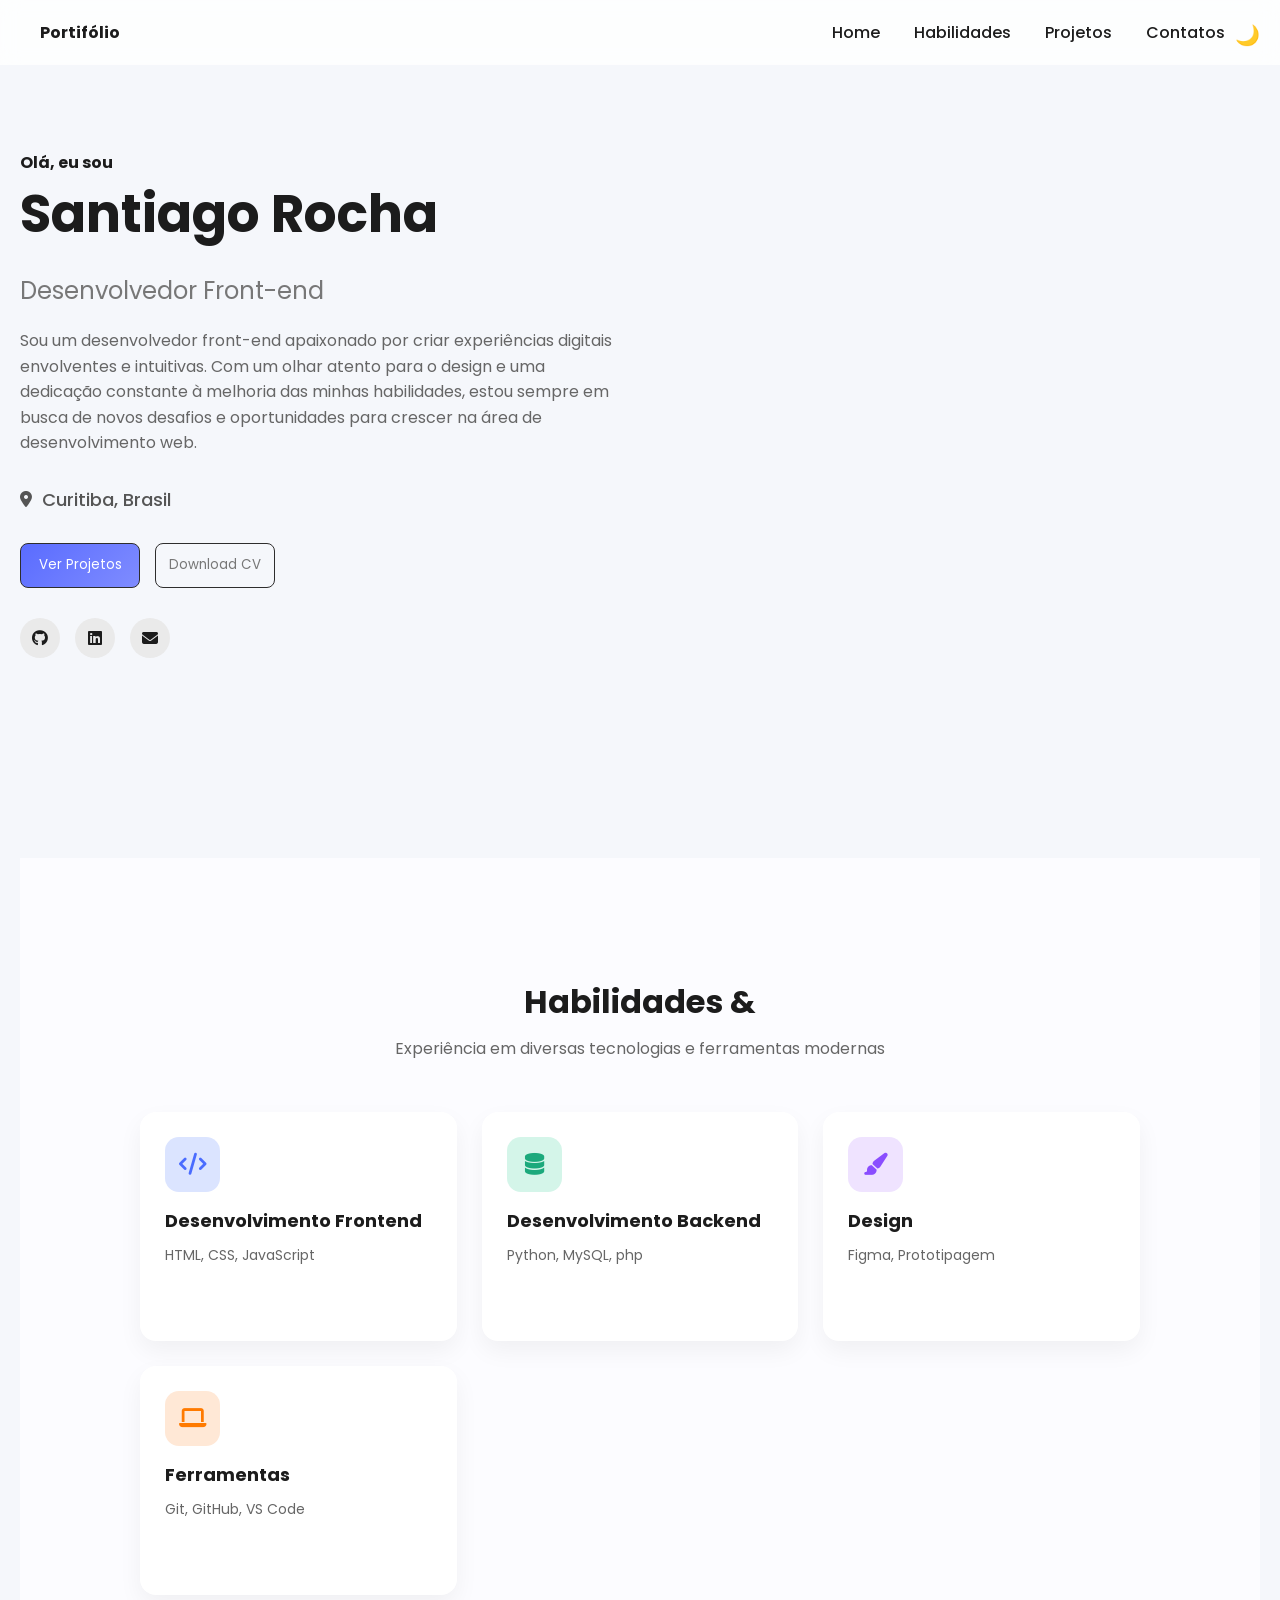
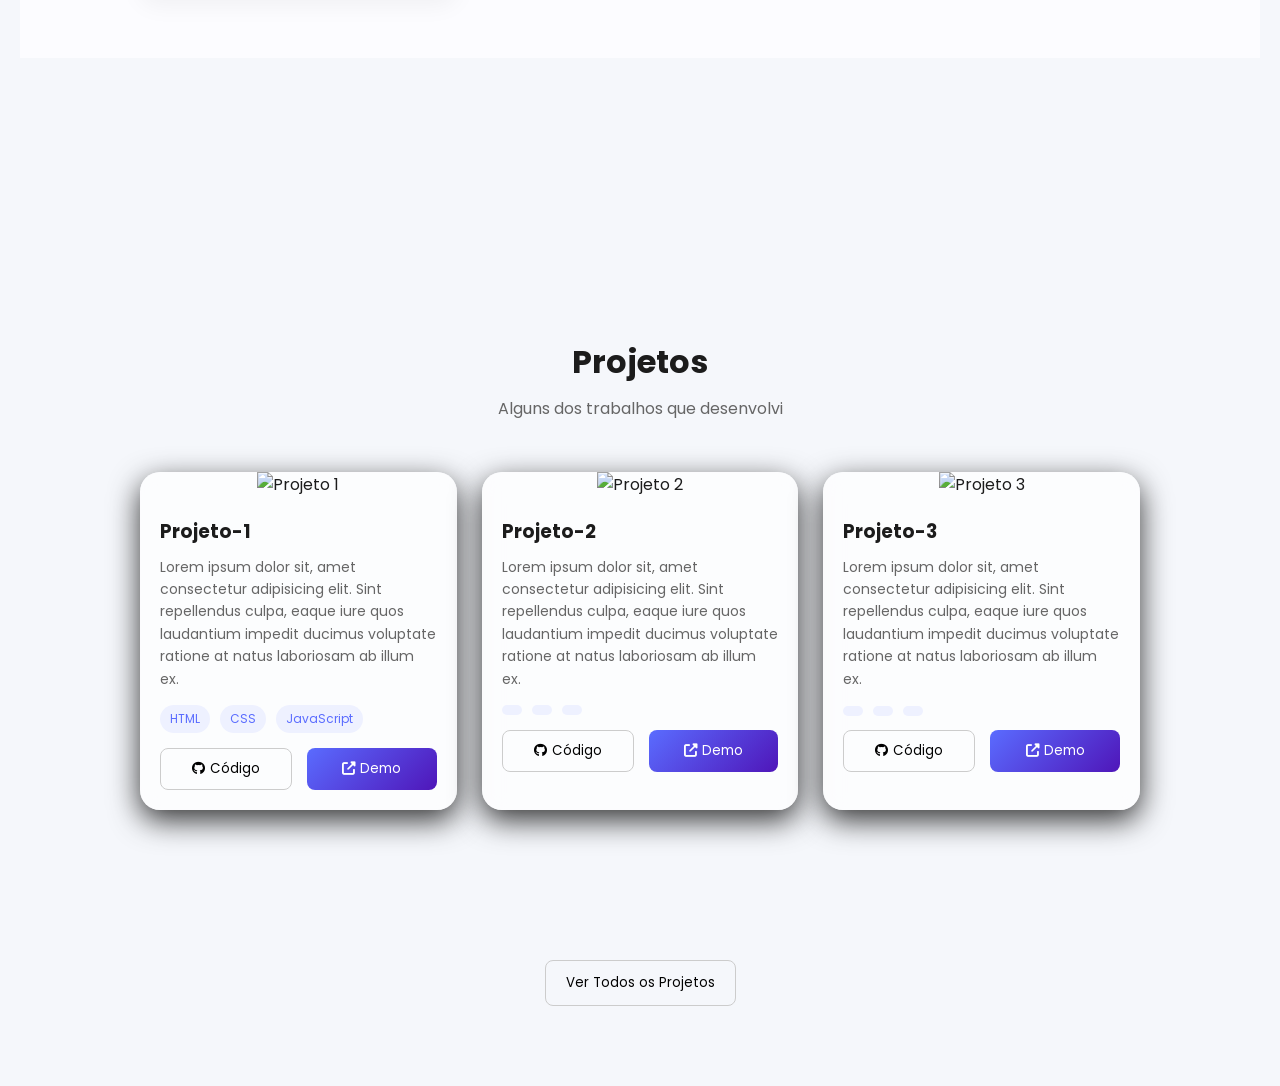
==== docs/index.html @ 64b4b911 "Organizando arquivos" ====
<!DOCTYPE html>
<html lang="en">
<head>
    <meta charset="UTF-8">
    <meta name="viewport" content="width=device-width, initial-scale=1.0">
    <title>Portifólio</title>
    <link rel="stylesheet" href="./src/css/style.css">
    <link href="https://fonts.googleapis.com/css2?family=Poppins:wght@300;400;600&display=swap" rel="stylesheet">
    <link rel="stylesheet" href="https://cdnjs.cloudflare.com/ajax/libs/font-awesome/6.5.0/css/all.min.css">
    <script src="./src/js/script.js" defer></script>
</head>
<body>
    <header>
        <div><strong>Portifólio</strong></div>
        <nav>
            <a href="#home">Home</a>
            <a href="#habilidades">Habilidades</a>
            <a href="#projetos">Projetos</a>
            <a href="#contatos">Contatos</a>
        </nav>
        <div class="toggle" onclick="toggleTheme()">🌙</div>
    </header>
    

    <div class="container">
        <div class="left">
            <div class="intro"></div>
            <h4>Olá, eu sou</h4>
            <h1>Santiago Rocha</h1>
            <h2>Desenvolvedor Front-end</h2>

            <p>
            Sou um desenvolvedor front-end apaixonado por criar experiências digitais envolventes e intuitivas.
            Com um olhar atento para o design e uma dedicação constante à melhoria das minhas habilidades,
            estou sempre em busca de novos desafios e oportunidades para crescer na área de desenvolvimento web.
            </p>

            <div class="localizacao">
                <i class="fas fa-map-marker-alt"></i><h3>Curitiba, Brasil</h3>
            </div>

            <div class="buttons">
                <button class="btn-primary">Ver Projetos</button>
                <button class="btn-secondary">Download CV</button>
            </div>
            <div class="social">
                <i class="fab fa-github"></i>
                <i class="fab fa-linkedin"></i>
                <i class="fas fa-envelope"></i>
            </div>
        </div>
        <div class="right">
           <div class="circulo-pequeno"></div>
           
           <div class="card">
                
           </div>

           <div class="circulo-grande"></div>
        </div>
    </div>
    <section class="habilidades">
        <div class="container-hab">
            <h1>Habilidades & </h1>
            <p>Experiência em diversas tecnologias e ferramentas modernas</p>

            <div class="cards-hab">

                <div class="card-hab">
                    <div class="icon azul"><i class="fas fa-code"></i></div>
                    <h3>Desenvolvimento Frontend</h3>
                    <p>HTML, CSS, JavaScript</p>
                </div>

                <div class="card-hab">
                    <div class="icon verde"><i class="fa fa-database"></i></div>
                    <h3>Desenvolvimento Backend</h3>
                    <p>Python, MySQL, php</p>
                </div>

                <div class="card-hab">
                    <div class="icon roxo"><i class="fas fa-paint-brush"></i></div>
                    <h3>Design</h3>
                    <p>Figma, Prototipagem</p>
                </div>

                <div class="card-hab">
                    <div class="icon laranja"><i class="fas fa-laptop"></i></div>
                    <h3>Ferramentas</h3>
                    <p>Git, GitHub, VS Code</p>
                </div>
            </div>
        </div>
    </section>
    <section class="projetos">
        <div class="container-proj">
            <h1>Projetos</h1>
            <p>Alguns dos trabalhos que desenvolvi</p>

            <div class="cards-proj">
                <div class="card-proj">
                    <div class="img-proj"><img src="./assets/projeto1.png" alt="Projeto 1"></div>
                    <div class="content">
                        <h3>Projeto-1</h3>
                        <p>Lorem ipsum dolor sit, amet consectetur adipisicing elit. Sint repellendus culpa,
                            eaque iure quos laudantium impedit ducimus voluptate ratione at natus laboriosam ab illum ex.
                        </p>
                        <div class="tags">
                            <span class="tag">HTML</span>
                            <span class="tag">CSS</span>
                            <span class="tag">JavaScript</span>
                        </div>
                        <div class="buttons-proj">
                            <button class="btn btn-codigo"><i class="fab fa-github"></i> Código</button>
                            <button class="btn btn-demo"><i class="fas fa-external-link-alt"></i> Demo</button>
                        </div>
                    </div>       
                </div>
                <div class="card-proj">
                    <div class="img-proj"><img src="./assets/projeto2.png" alt="Projeto 2"></div>
                    <div class="content">
                        <h3>Projeto-2</h3>
                        <p>Lorem ipsum dolor sit, amet consectetur adipisicing elit. Sint repellendus culpa,
                            eaque iure quos laudantium impedit ducimus voluptate ratione at natus laboriosam ab illum ex.
                        </p>
                        <div class="tags">
                            <span class="tag"></span>
                            <span class="tag"></span>
                            <span class="tag"></span>
                        </div>
                        <div class="buttons-proj">
                            <button class="btn btn-codigo"><i class="fab fa-github"></i> Código</button>
                            <button class="btn btn-demo"><i class="fas fa-external-link-alt"></i> Demo</button>
                        </div>
                    </div>       
                </div>
                <div class="card-proj">
                    <div class="img-proj"><img src="./assets/projeto3.png" alt="Projeto 3"></div>
                    <div class="content">
                        <h3>Projeto-3</h3>
                        <p>Lorem ipsum dolor sit, amet consectetur adipisicing elit. Sint repellendus culpa,
                            eaque iure quos laudantium impedit ducimus voluptate ratione at natus laboriosam ab illum ex.
                        </p>
                        <div class="tags">
                            <span class="tag"></span>
                            <span class="tag"></span>
                            <span class="tag"></span>
                        </div>
                        <div class="buttons-proj">
                            <button class="btn btn-codigo"><i class="fab fa-github"></i> Código</button>
                            <button class="btn btn-demo"><i class="fas fa-external-link-alt"></i> Demo</button>
                        </div>
                    </div>       
                </div>
            </div>
        </div>
        <div class="view-all">
            <button>Ver Todos os Projetos</button>
        </div>
    </section>
</body>
</html>
---- docs/src/css/style.css ----
* {
    margin:0;
    padding:0;
    box-sizing:border-box;
    font-family:'Poppins', sans-serif;
}

body { 
    background:#f5f7fb;
    color:#1c1c1c; 
    transition:0.3s; 
}
body.dark { 
    background:#121212; 
    color:#f1f1f1; }

header {
    display:flex;
    justify-content:space-between;
    align-items:center;
    padding:20px 40px;
    position:fixed;
    width:100%;
    top:0;
    background:rgba(255,255,255,0.8);
    backdrop-filter:blur(10px);
}

body.dark header { 
    background:rgba(20,20,20,0.8); 
}

nav a {
  margin:0 15px; 
  text-decoration:none; 
  color:inherit; 
  font-weight:500;
}

.toggle {
    position: fixed;
    top: 20px;
    right: 20px; 
    cursor:pointer;
    font-size: 20px;
}

.container {
    max-width:1300px;
    margin:auto ;
    padding: 120px 20px;
    display:flex;
    align-items:center;
}

.left {
    max-width:600px;
    animation: fadeIn 1s ease;
}

.intro {
    color:#5a6cff;
    font-size: 14px;
    margin-bottom:10px;
}

.intro, h1 {
    font-size: 52px;
    margin-bottom: 20px;
}

.intro, h2 {
    font-weight: 400;
    color: #777;
    margin-bottom: 20px;
}

.intro, p {
    color: #666;
    line-height: 1.6;
    margin-bottom: 30px;
}

body.dark p, body.dark h2 {
    color: #bbb;
}

.localizacao {
    display: flex;
    align-items: center;
    margin-bottom: 30px;
    color: #555;
}

.localizacao i {
    margin-right: 10px;
    color: #555;
}

.localizacao h3 {
    font-size: 18px;
    font-weight: 500;
}

.buttons {
    display: flex;
    gap: 15px;
    margin-bottom: 30px;
}

.button {
    padding: 12px 22px;
    border-radius: 8px;
    cursor: pointer;
    border: none;
    font-weight: 500;
    transition: 0.3s;
}

.btn-primary {
    background: linear-gradient(135deg, #5a6cff, #7f8cff);
    color: white;
    border: 1px solid #2e2d2d;
    border-radius: 8px;
    width:120px;
    height:45px;
    
}

.btn-primary:hover {
    transform: translateY(-3px);
    box-shadow: 0 8px 15px rgba(90, 108, 255, 0.3);
}

.btn-secondary {
    background: transparent;
    color: #777;
    border: 1px solid #2e2d2d;
    border-radius: 8px;
    width:120px;
    height:45px;
}

.btn-secondary:hover {
    background: #eee;
}

body.dark .btn-secondary:hover {
    background: #333;
}

.social {
    display: flex;
    gap: 15px;
}

.social i {
    width: 40px;
    height: 40px;
    border-radius: 50%;
    background: #eaeaea;
    display: flex;
    align-items: center;
    justify-content: center;
    cursor: pointer;
    transition: 0.3s;
}

.social i:hover {
    transform: scale(1.1);
}

body.dark .social i {
    background: #2a2a2a;
}

.right {
    position: relative;
    animation: fadeIn 1s ease;
}

.card {
    width: 420px;
    border-radius: 20px;
    overflow: hidden;
    box-shadow: 0 10px 40px rgba(0,0,0,0.15);
}

.card img {
    width: 100%;
    display: block;
}

.circulo {
    position:absolute;
    border-radius: 50%;
    background: #cdd4ff;
    opacity: 0.5;
    animation: float 4s infinite ease-in-out;
}

.circulo.pequeno {
    width: 80px;
    height: 80px;
    top: -20px;
    left:-20px;
}

.circulo.grande {
    width: 160px;
    height: 160px;
    bottom: -40px;
    right: -40px;
}

@keyframes fadeIn {
    from { opacity: 0; transform: translateY(20px);}
    to { opacity: 1; transform: translateY(0);}
}

@keyframes float {
    0%,100% {transform: translateY(0);}
    50% {transform: translateY(-20px);}
}

@media (max-width: 900px) {
    .container {
        flex-direction: column;
        text-align: center;
    }

    .buttons, .social {
        justify-content: center;
    }
}

.container-hab {
    width: 100%;
    height: 800px;
    background: #fcfcff;
    align-items: center;
    padding: 120px ;
}

.habilidades {
    background: #f5f7fb;
    color: #1c1c1c;
    padding: 80px 20px;
    text-align: center;    
    
}

.habilidades h1 {
    font-size: 32px;
    margin-bottom: 10px;
}

.habilidades p {
    color: #666;
    margin-bottom: 50px;
}

body.dark .habilidades {
    background: #121212;
    color: #f1f1f1;
}

.cards-hab {
    max-width: 1200px;
    margin: auto;
    display: grid;
    grid-template-columns: repeat(auto-fit, minmax(250px, 1fr));
    gap: 25px;
}

.card-hab {
    background: #fff;
    padding: 25px;
    border-radius: 16px;
    text-align: left;
    box-shadow: 0 10px 25px rgba(0,0,0,0.05);
    transition: all 0.4s ease;
    opacity: 0;
    transform: translateY(40px);
}

.card-hab.show {
    opacity: 1;
    transform: translateY(0);
}

.card-hab:hover {
    transform: translateY(-10px) scale(1.02);
    box-shadow: 0 15px 30px rgba(0,0,0,0.1);
}

.icon {
    width: 55px;
    height: 55px;
    border-radius: 14px;
    display: flex;
    align-items: center;
    margin-bottom: 15px;
    justify-content: center;
    font-size: 22px;
    transition: 0.3s;
}

.card-hab:hover .icon {
    transform: rotate(5deg) scale(1.1);
}

.azul {
    background: #dbe4ff;
    color: #4a6cff;
}

.verde {
    background: #d4f5e9;
    color: #1ca97c;
}

.roxo {
    background: #efe3ff;
    color: #8a4dff;
}

.laranja {
    background: #ffe8d6;
    color: #ff7a00;
}

.card-hab h3 {
      margin-bottom: 10px;
      font-size: 18px;
    }

.card-hab p {
  font-size: 14px;
  color: #666;
}

@media (max-width: 600px) {
    .section h1 {
    font-size: 26px;
  }
}

.container-proj {
    width: 100%;
    background: #f5f7fb;
    align-items: center;
    padding: 120px;
}

.projetos {
    background: #f5f7fb;
    padding: 80px 20px;
    text-align: center;
    color: #1c1c1c;
    transition: 0.3s;
}

.projetos h1 {
    font-size: 32px;
    margin-bottom: 10px;
}

.projetos p {
    color: #666;
    margin: 10px 0 50px;
}

.cards-proj {
    max-width: 1200px;
    margin: auto;
    display: grid;
    grid-template-columns: repeat(auto-fit, minmax(300px, 1fr));
    gap: 25px;
}

.card-proj {
    border-radius: 20px;
    overflow: hidden;
    backdrop-filter: blur(10px);
    background: rgba(255,255,255,0.7);
    box-shadow: 0 10px 30px rgba(0,0,0,0.8);
    transition: 0.4s;
    opacity: 0;
    transform: translateY(40px);
}

.card-proj.show {
    opacity: 1;
    transform: translateY(0);
}

.card:hover {
    transform: translateY(-12px) scale(1.02);
    box-shadow: 0 20px 40px rgba(0,0,0,0.15);
}

.card-proj img {
    width: 100%;
    height: 200px;
    object-fit: cover;
}

.content {
    padding: 20px;
    text-align: left;
}

.content h3 {
    margin-bottom: 10px;
}

.content p {
    font-size: 14px;
    color: #666;
    margin-bottom: 15px;
}

.tags {
    display: flex;
    flex-wrap: wrap;
    gap: 10px;
    margin-bottom: 15px;
}

.tag {
    background: #eef1ff;
    color: #5a6cff;
    font-size: 12px;
    padding: 5px 10px;
    border-radius: 20px;
}

.buttons-proj {
    display: flex;
    gap: 15px;
}

.btn {
    flex: 1;
    padding: 10px;
    border-radius: 8px;
    cursor: pointer;
    border: none;
    display: flex;
    align-items: center;
    justify-content: center;
    gap: 5px;
    transition: 0.3s;
}

.btn-codigo {
    background: transparent;
    border: 1px solid #ccc;
}

.btn-codigo:hover {
    background: #eee;
}

.btn-demo {
    background: linear-gradient(135deg, #5a6cff, #4f16b9);
    color: #fff;
}

.btn-demo:hover {
    transform: scale(1.05);
}

.view-all {
    margin-top: 30px;
}

.view-all button {
    padding: 12px 20px;
    border-radius: 8px;
    border: 1px solid #ccc;
    background: transparent;
    cursor: pointer;
}

.view-all button:hover {
    background: #eee;
}
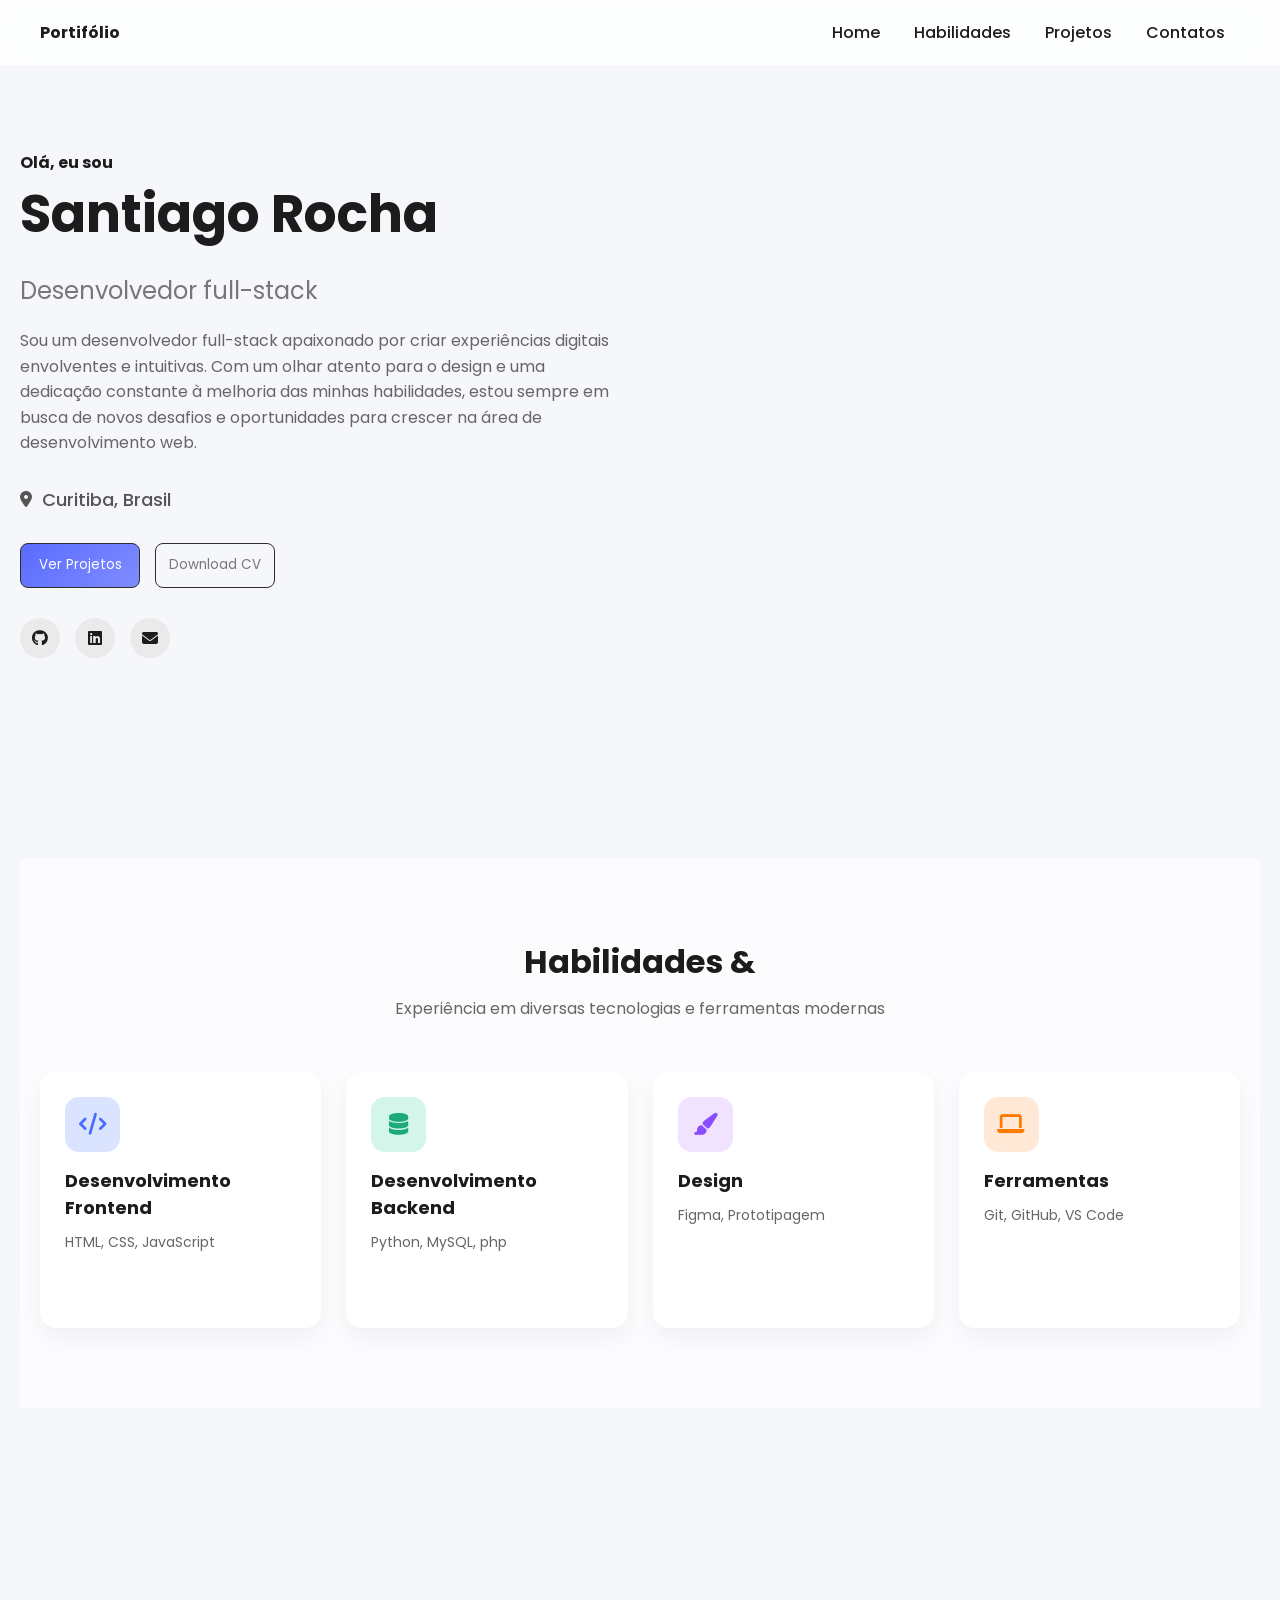
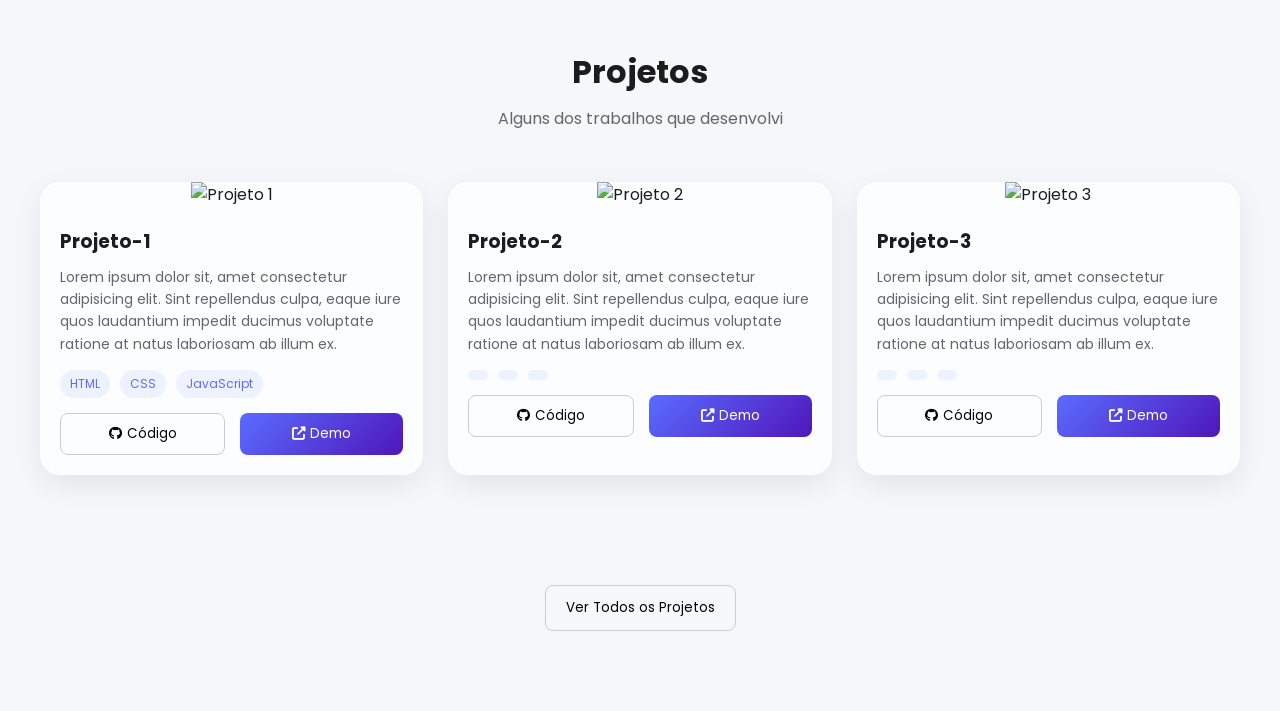
==== commit ad8b9436: "remoção dark mode" ====
--- a/docs/index.html
+++ b/docs/index.html
@@ -18,19 +18,17 @@
             <a href="#projetos">Projetos</a>
             <a href="#contatos">Contatos</a>
         </nav>
-        <div class="toggle" onclick="toggleTheme()">🌙</div>
     </header>
-    
 
     <div class="container">
         <div class="left">
             <div class="intro"></div>
             <h4>Olá, eu sou</h4>
             <h1>Santiago Rocha</h1>
-            <h2>Desenvolvedor Front-end</h2>
+            <h2>Desenvolvedor full-stack</h2>
 
             <p>
-            Sou um desenvolvedor front-end apaixonado por criar experiências digitais envolventes e intuitivas.
+            Sou um desenvolvedor full-stack apaixonado por criar experiências digitais envolventes e intuitivas.
             Com um olhar atento para o design e uma dedicação constante à melhoria das minhas habilidades,
             estou sempre em busca de novos desafios e oportunidades para crescer na área de desenvolvimento web.
             </p>
--- a/docs/src/css/style.css
+++ b/docs/src/css/style.css
@@ -10,9 +10,6 @@
     color:#1c1c1c; 
     transition:0.3s; 
 }
-body.dark { 
-    background:#121212; 
-    color:#f1f1f1; }
 
 header {
     display:flex;
@@ -26,23 +23,11 @@
     backdrop-filter:blur(10px);
 }
 
-body.dark header { 
-    background:rgba(20,20,20,0.8); 
-}
-
 nav a {
   margin:0 15px; 
   text-decoration:none; 
   color:inherit; 
   font-weight:500;
-}
-
-.toggle {
-    position: fixed;
-    top: 20px;
-    right: 20px; 
-    cursor:pointer;
-    font-size: 20px;
 }
 
 .container {
@@ -79,10 +64,6 @@
     color: #666;
     line-height: 1.6;
     margin-bottom: 30px;
-}
-
-body.dark p, body.dark h2 {
-    color: #bbb;
 }
 
 .localizacao {
@@ -145,10 +126,6 @@
     background: #eee;
 }
 
-body.dark .btn-secondary:hover {
-    background: #333;
-}
-
 .social {
     display: flex;
     gap: 15px;
@@ -168,10 +145,6 @@
 
 .social i:hover {
     transform: scale(1.1);
-}
-
-body.dark .social i {
-    background: #2a2a2a;
 }
 
 .right {
@@ -199,14 +172,14 @@
     animation: float 4s infinite ease-in-out;
 }
 
-.circulo.pequeno {
+.circulo-pequeno {
     width: 80px;
     height: 80px;
     top: -20px;
     left:-20px;
 }
 
-.circulo.grande {
+.circulo-grande {
     width: 160px;
     height: 160px;
     bottom: -40px;
@@ -236,10 +209,9 @@
 
 .container-hab {
     width: 100%;
-    height: 800px;
     background: #fcfcff;
     align-items: center;
-    padding: 120px ;
+    padding: 80px 20px;
 }
 
 .habilidades {
@@ -258,11 +230,6 @@
 .habilidades p {
     color: #666;
     margin-bottom: 50px;
-}
-
-body.dark .habilidades {
-    background: #121212;
-    color: #f1f1f1;
 }
 
 .cards-hab {
@@ -350,7 +317,7 @@
     width: 100%;
     background: #f5f7fb;
     align-items: center;
-    padding: 120px;
+    padding: 80px 20px;
 }
 
 .projetos {
@@ -384,7 +351,7 @@
     overflow: hidden;
     backdrop-filter: blur(10px);
     background: rgba(255,255,255,0.7);
-    box-shadow: 0 10px 30px rgba(0,0,0,0.8);
+    box-shadow: 0 10px 30px rgba(0,0,0,0.08);
     transition: 0.4s;
     opacity: 0;
     transform: translateY(40px);
@@ -395,7 +362,7 @@
     transform: translateY(0);
 }
 
-.card:hover {
+.card-proj:hover {
     transform: translateY(-12px) scale(1.02);
     box-shadow: 0 20px 40px rgba(0,0,0,0.15);
 }
@@ -404,6 +371,11 @@
     width: 100%;
     height: 200px;
     object-fit: cover;
+    transition: 0.4s;
+}
+
+.card-proj:hover img {
+    transform: scale(1.05);
 }
 
 .content {
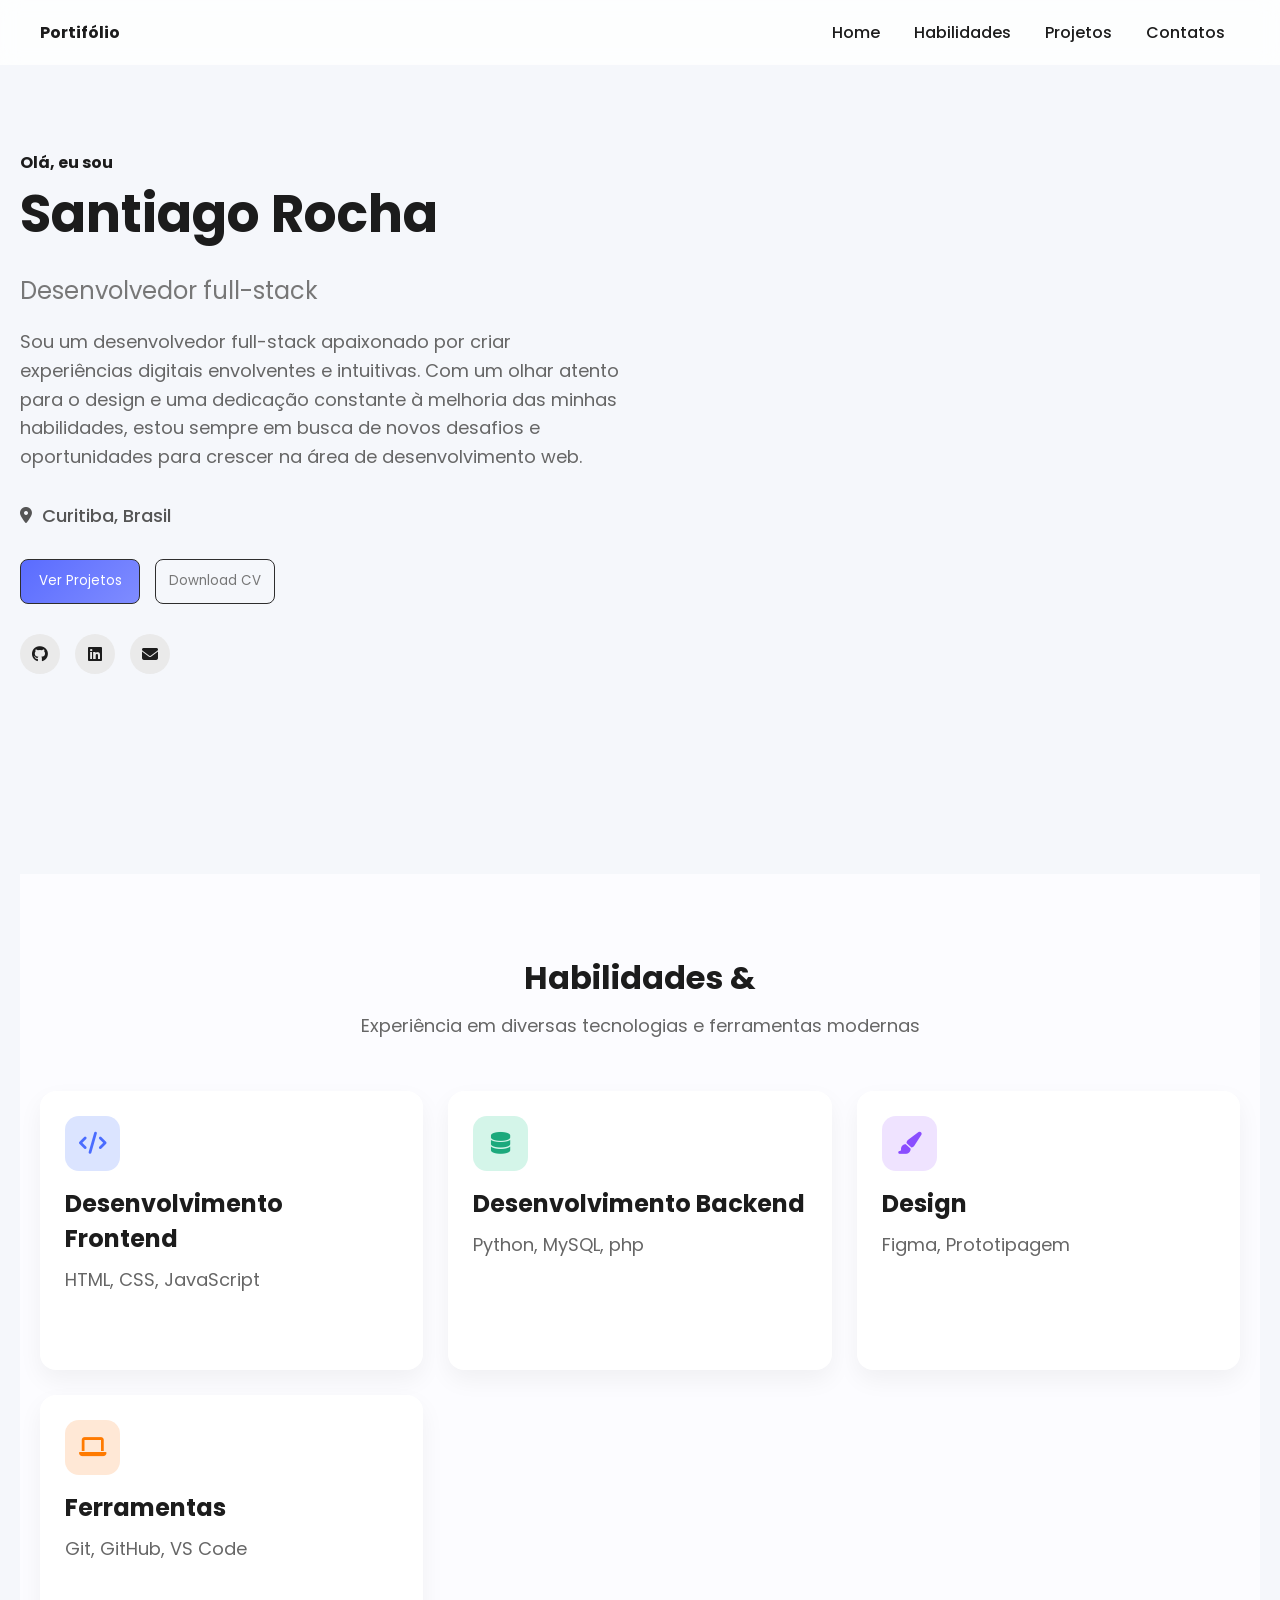
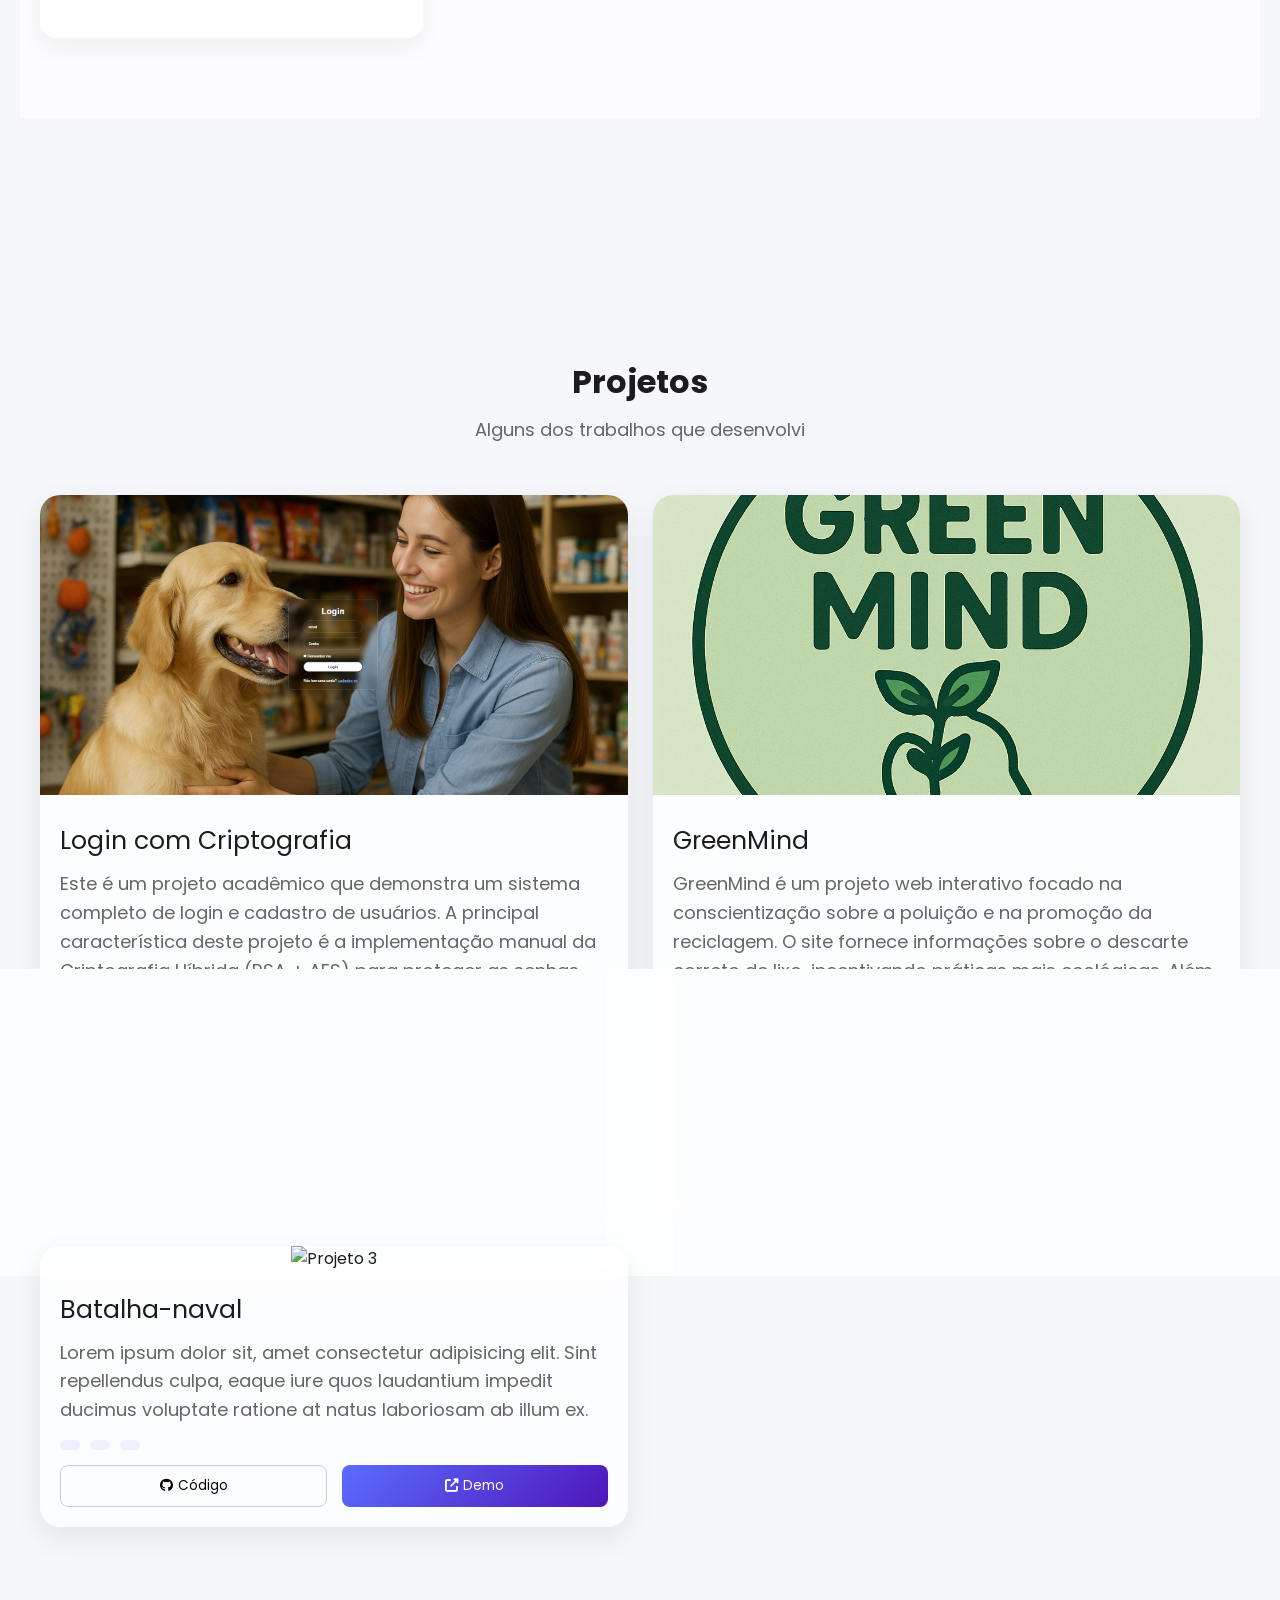
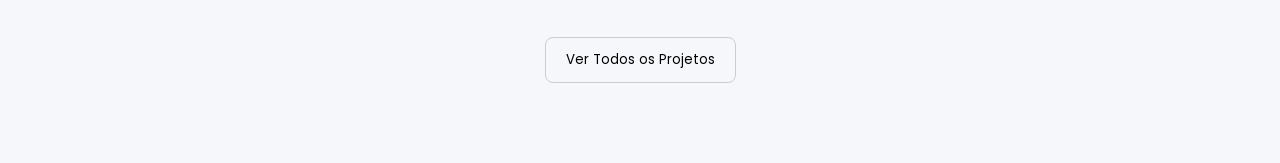
==== commit 6ed46b53: "atualização dos links" ====
--- a/docs/index.html
+++ b/docs/index.html
@@ -15,7 +15,7 @@
         <nav>
             <a href="#home">Home</a>
             <a href="#habilidades">Habilidades</a>
-            <a href="#projetos">Projetos</a>
+            <a href="#projetos" onclick="irProjetos()">Projetos</a>
             <a href="#contatos">Contatos</a>
         </nav>
     </header>
@@ -38,12 +38,12 @@
             </div>
 
             <div class="buttons">
-                <button class="btn-primary">Ver Projetos</button>
+                <button class="btn-primary" onclick="irProjetos()">Ver Projetos</button>
                 <button class="btn-secondary">Download CV</button>
             </div>
             <div class="social">
-                <i class="fab fa-github"></i>
-                <i class="fab fa-linkedin"></i>
+                <i class="fab fa-github" onclick="abrirGithub()"></i>
+                <i class="fab fa-linkedin" onclick="abrirLinkedIn()"></i>
                 <i class="fas fa-envelope"></i>
             </div>
         </div>
@@ -90,18 +90,41 @@
             </div>
         </div>
     </section>
-    <section class="projetos">
+    <section id="projetos" class="projetos">
         <div class="container-proj">
             <h1>Projetos</h1>
             <p>Alguns dos trabalhos que desenvolvi</p>
 
             <div class="cards-proj">
                 <div class="card-proj">
-                    <div class="img-proj"><img src="./assets/projeto1.png" alt="Projeto 1"></div>
+                    <div class="img-proj"><img src="./assets/criptografia_Login.png" alt="Projeto 1"></div>
                     <div class="content">
-                        <h3>Projeto-1</h3>
-                        <p>Lorem ipsum dolor sit, amet consectetur adipisicing elit. Sint repellendus culpa,
-                            eaque iure quos laudantium impedit ducimus voluptate ratione at natus laboriosam ab illum ex.
+                        <h2 class="subtitulo-proj">Login com Criptografia</h2>
+                        <p>Este é um projeto acadêmico que demonstra um sistema completo de login e cadastro de usuários.
+                            A principal característica deste projeto é a implementação manual da Criptografia Híbrida (RSA + AES) 
+                            para proteger as senhas dos usuários durante a transmissão de dados entre o cliente (navegador) e o servidor (PHP).
+                            O projeto também inclui o armazenamento seguro de senhas no banco de dados usando Hashing (password_hash).
+                        </p>
+                        <div class="tags">
+                            <span class="tag">HTML</span>
+                            <span class="tag">CSS</span>
+                            <span class="tag">JavaScript</span>
+                            <span class="tag">php</span>
+                            <span class="tag">MySQL</span>
+                        </div>
+                        <div class="buttons-proj">
+                            <button class="btn btn-codigo" onclick="projeto1()"><i class="fab fa-github"></i> Código</button>
+                            <button class="btn btn-demo"><i class="fas fa-external-link-alt"></i> Demo</button>
+                        </div>
+                    </div>       
+                </div>
+                <div class="card-proj">
+                    <div class="img-proj"><img src="./assets/img.green_mind.png" alt="Projeto 2"></div>
+                    <div class="content">
+                        <h2 class="subtitulo-proj">GreenMind</h2>
+                        <p>GreenMind é um projeto web interativo focado na conscientização sobre a poluição e na promoção da reciclagem.
+                            O site fornece informações sobre o descarte correto de lixo, incentivando práticas mais ecológicas.
+                            Além disso, destaca o trabalho de ONGs engajadas na causa ambiental.
                         </p>
                         <div class="tags">
                             <span class="tag">HTML</span>
@@ -109,25 +132,7 @@
                             <span class="tag">JavaScript</span>
                         </div>
                         <div class="buttons-proj">
-                            <button class="btn btn-codigo"><i class="fab fa-github"></i> Código</button>
-                            <button class="btn btn-demo"><i class="fas fa-external-link-alt"></i> Demo</button>
-                        </div>
-                    </div>       
-                </div>
-                <div class="card-proj">
-                    <div class="img-proj"><img src="./assets/projeto2.png" alt="Projeto 2"></div>
-                    <div class="content">
-                        <h3>Projeto-2</h3>
-                        <p>Lorem ipsum dolor sit, amet consectetur adipisicing elit. Sint repellendus culpa,
-                            eaque iure quos laudantium impedit ducimus voluptate ratione at natus laboriosam ab illum ex.
-                        </p>
-                        <div class="tags">
-                            <span class="tag"></span>
-                            <span class="tag"></span>
-                            <span class="tag"></span>
-                        </div>
-                        <div class="buttons-proj">
-                            <button class="btn btn-codigo"><i class="fab fa-github"></i> Código</button>
+                            <button class="btn btn-codigo" onclick="projeto2()"><i class="fab fa-github"></i> Código</button>
                             <button class="btn btn-demo"><i class="fas fa-external-link-alt"></i> Demo</button>
                         </div>
                     </div>       
@@ -135,7 +140,7 @@
                 <div class="card-proj">
                     <div class="img-proj"><img src="./assets/projeto3.png" alt="Projeto 3"></div>
                     <div class="content">
-                        <h3>Projeto-3</h3>
+                        <h2 class="subtitulo-proj">Batalha-naval</h2>
                         <p>Lorem ipsum dolor sit, amet consectetur adipisicing elit. Sint repellendus culpa,
                             eaque iure quos laudantium impedit ducimus voluptate ratione at natus laboriosam ab illum ex.
                         </p>
--- a/docs/src/css/style.css
+++ b/docs/src/css/style.css
@@ -64,6 +64,7 @@
     color: #666;
     line-height: 1.6;
     margin-bottom: 30px;
+    font-size: 18px;
 }
 
 .localizacao {
@@ -230,13 +231,14 @@
 .habilidades p {
     color: #666;
     margin-bottom: 50px;
+    font-size: 18px;
 }
 
 .cards-hab {
-    max-width: 1200px;
+    max-width: 1500px;
     margin: auto;
     display: grid;
-    grid-template-columns: repeat(auto-fit, minmax(250px, 1fr));
+    grid-template-columns: repeat(auto-fit, minmax(300px, 1fr));
     gap: 25px;
 }
 
@@ -299,11 +301,11 @@
 
 .card-hab h3 {
       margin-bottom: 10px;
-      font-size: 18px;
+      font-size: 24px;
     }
 
 .card-hab p {
-  font-size: 14px;
+  font-size: 18px;
   color: #666;
 }
 
@@ -336,13 +338,14 @@
 .projetos p {
     color: #666;
     margin: 10px 0 50px;
+    font-size: 18px;
 }
 
 .cards-proj {
-    max-width: 1200px;
+    max-width: 1800px;
     margin: auto;
     display: grid;
-    grid-template-columns: repeat(auto-fit, minmax(300px, 1fr));
+    grid-template-columns: repeat(auto-fit, minmax(500px, 1fr));
     gap: 25px;
 }
 
@@ -369,7 +372,7 @@
 
 .card-proj img {
     width: 100%;
-    height: 200px;
+    height: 300px;
     object-fit: cover;
     transition: 0.4s;
 }
@@ -383,12 +386,14 @@
     text-align: left;
 }
 
-.content h3 {
+.subtitulo-proj {
     margin-bottom: 10px;
+    color: #1c1c1c;
+    font-size: 25px;
 }
 
 .content p {
-    font-size: 14px;
+    font-size: 18px;
     color: #666;
     margin-bottom: 15px;
 }
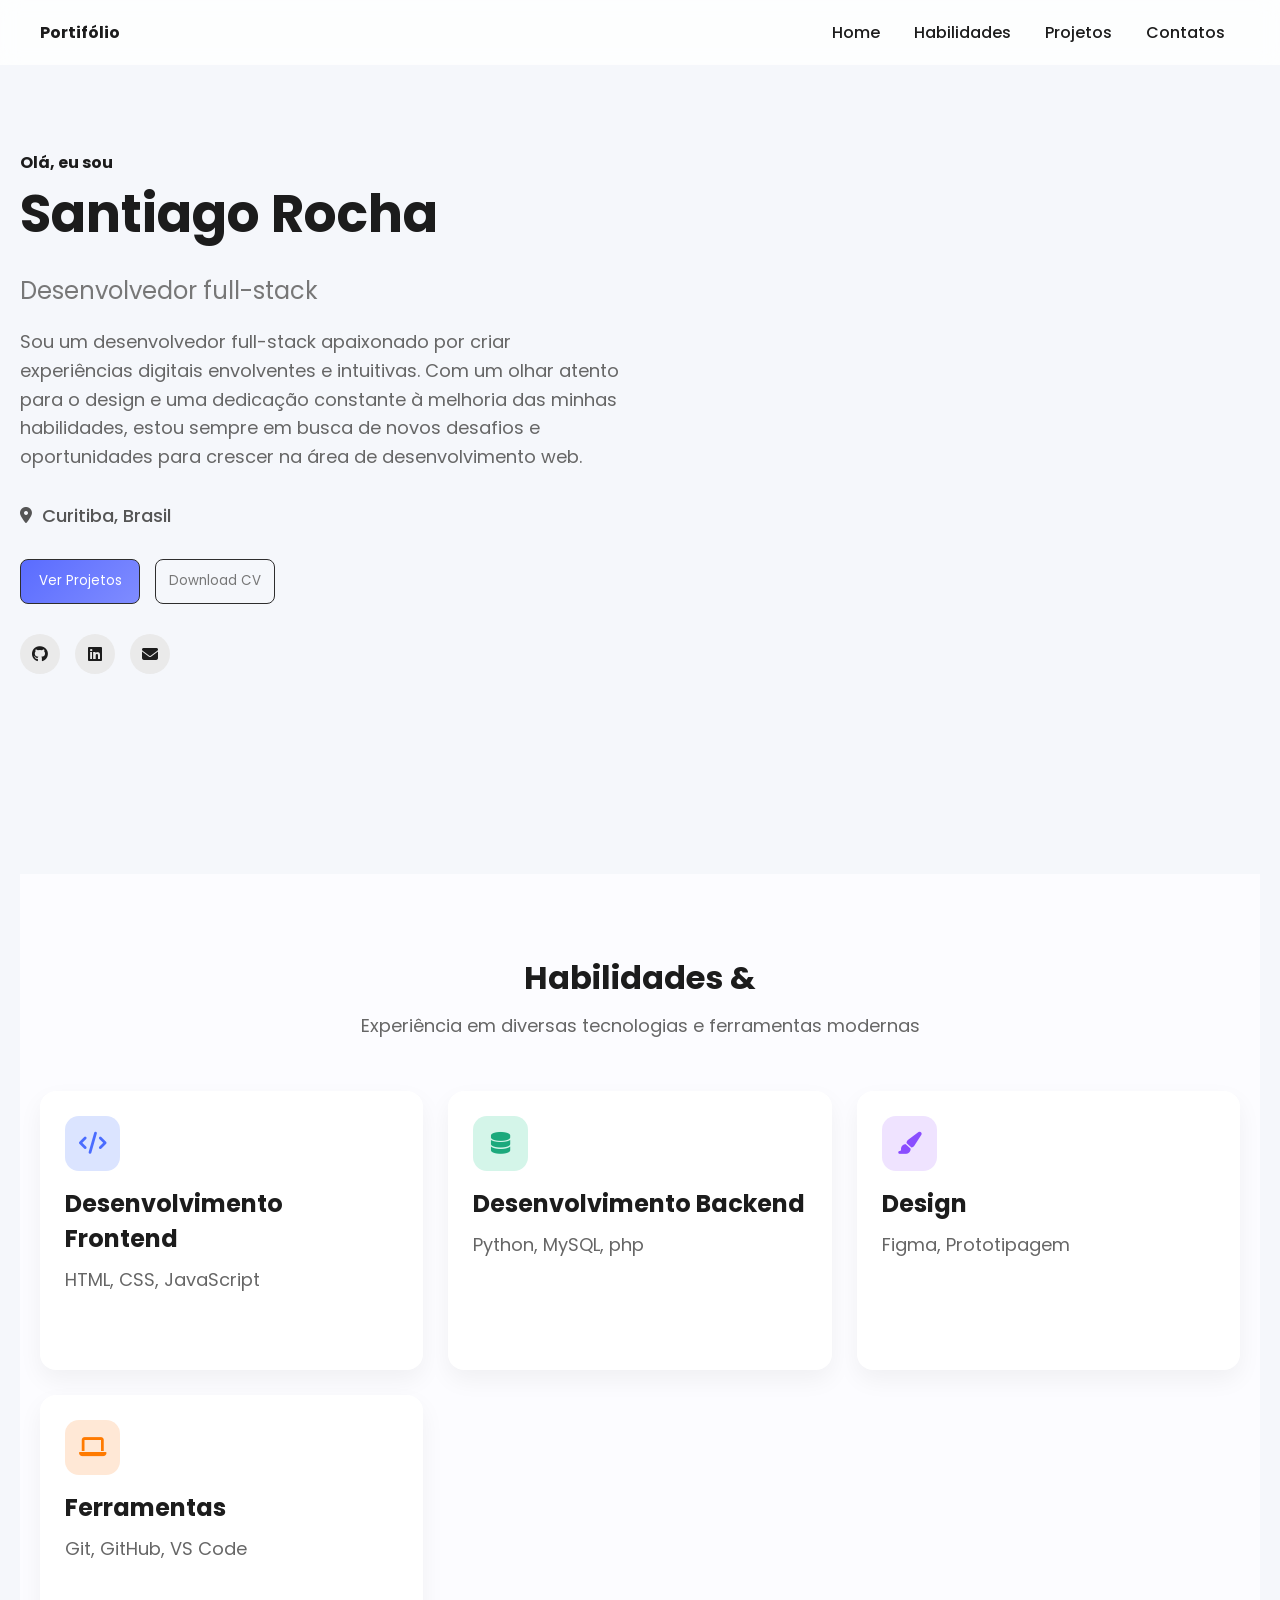
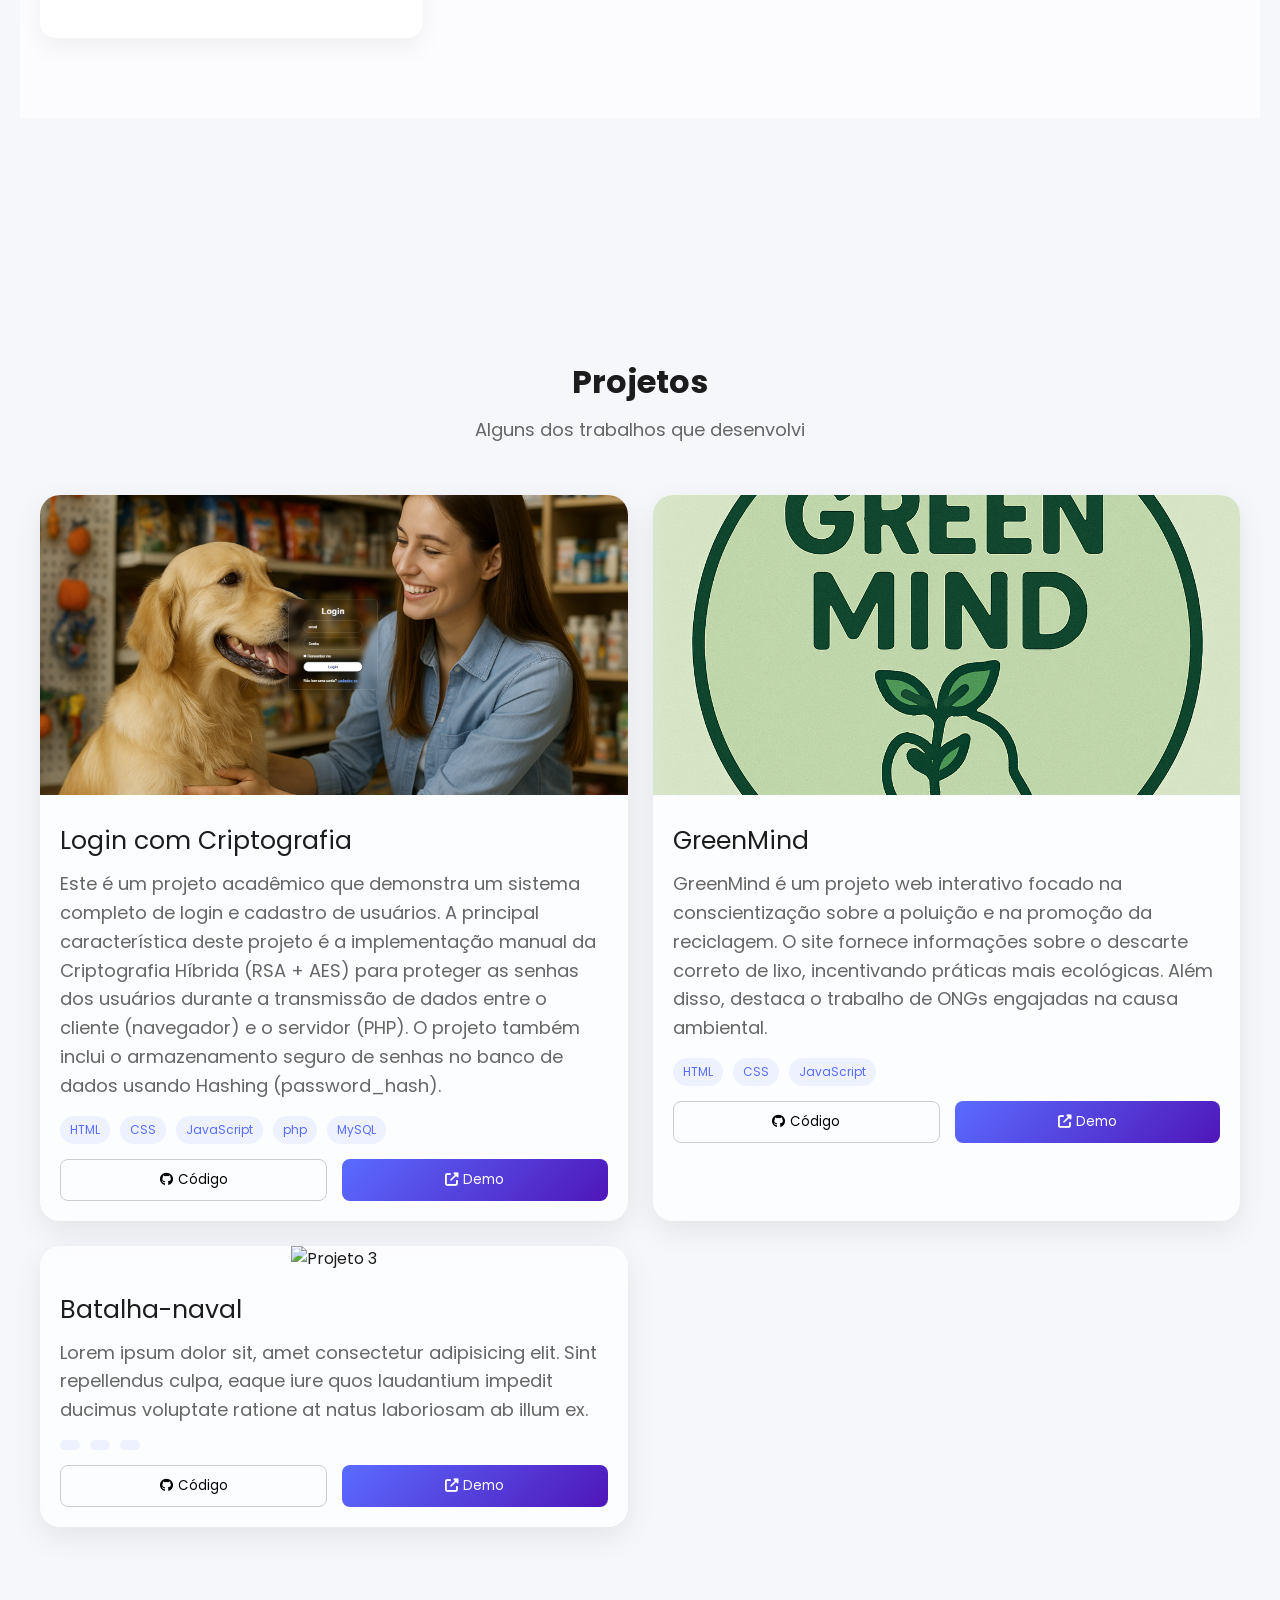
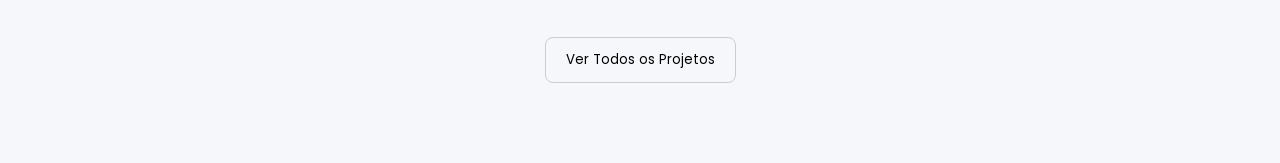
==== commit 21b946e9: "atualização botão" ====
--- a/docs/index.html
+++ b/docs/index.html
@@ -158,7 +158,7 @@
             </div>
         </div>
         <div class="view-all">
-            <button>Ver Todos os Projetos</button>
+            <button onclick="abrirGithub()">Ver Todos os Projetos </button>
         </div>
     </section>
 </body>
